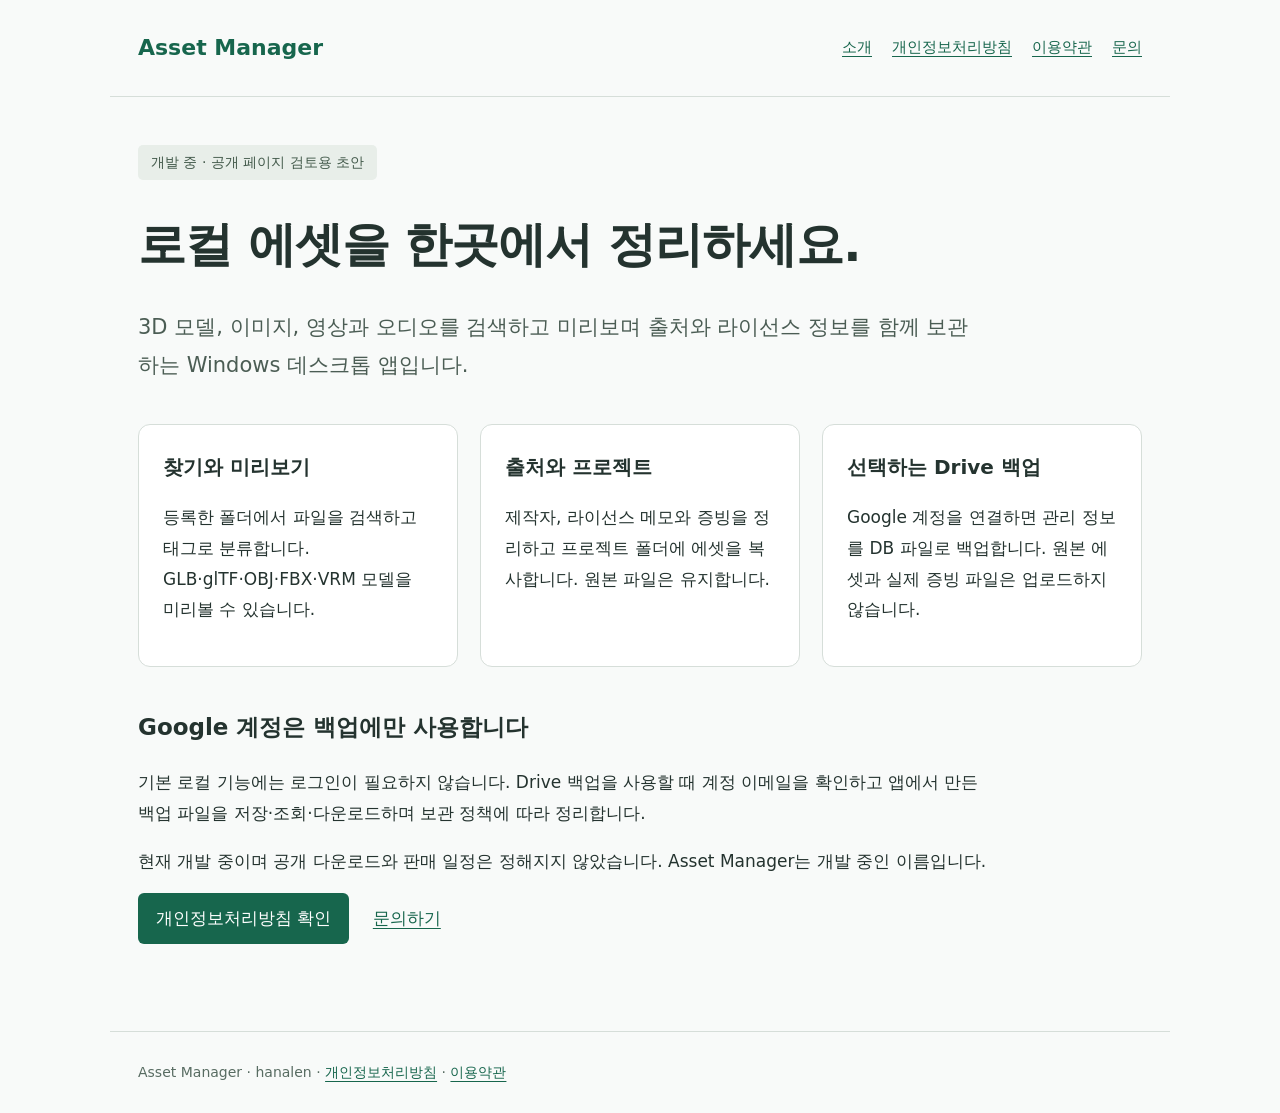
==== index.html @ a2750e59 "docs: prepare public app and policy drafts" ====
<!doctype html>
<html lang="ko">
  <head>
    <meta charset="utf-8" />
    <meta name="viewport" content="width=device-width, initial-scale=1" />
    <title>Asset Manager · Asset Manager</title>
    <meta name="description" content="Asset Manager 로컬 에셋 관리 앱 안내" />
    <link rel="stylesheet" href="style.css" />
  </head>
  <body>
    <a class="skip" href="#main">본문으로 이동</a>
    <header>
      <a class="brand" href="index.html">Asset Manager</a>
      <nav aria-label="주 메뉴">
        <a href="index.html">소개</a><a href="privacy.html">개인정보처리방침</a
        ><a href="terms.html">이용약관</a
        ><a href="https://github.com/hanalen/asset-manager-site/issues">문의</a>
      </nav>
    </header>
    <main id="main">
      <div class="notice">개발 중 · 공개 페이지 검토용 초안</div>
      <h1>로컬 에셋을 한곳에서 정리하세요.</h1>
      <p class="lead">
        3D 모델, 이미지, 영상과 오디오를 검색하고 미리보며 출처와 라이선스
        정보를 함께 보관하는 Windows 데스크톱 앱입니다.
      </p>
      <div class="grid">
        <section>
          <h2>찾기와 미리보기</h2>
          <p>
            등록한 폴더에서 파일을 검색하고 태그로 분류합니다.
            GLB·glTF·OBJ·FBX·VRM 모델을 미리볼 수 있습니다.
          </p>
        </section>
        <section>
          <h2>출처와 프로젝트</h2>
          <p>
            제작자, 라이선스 메모와 증빙을 정리하고 프로젝트 폴더에 에셋을
            복사합니다. 원본 파일은 유지합니다.
          </p>
        </section>
        <section>
          <h2>선택하는 Drive 백업</h2>
          <p>
            Google 계정을 연결하면 관리 정보를 DB 파일로 백업합니다. 원본 에셋과
            실제 증빙 파일은 업로드하지 않습니다.
          </p>
        </section>
      </div>
      <h2>Google 계정은 백업에만 사용합니다</h2>
      <p>
        기본 로컬 기능에는 로그인이 필요하지 않습니다. Drive 백업을 사용할 때
        계정 이메일을 확인하고 앱에서 만든 백업 파일을 저장·조회·다운로드하며
        보관 정책에 따라 정리합니다.
      </p>
      <p>
        현재 개발 중이며 공개 다운로드와 판매 일정은 정해지지 않았습니다. Asset
        Manager는 개발 중인 이름입니다.
      </p>
      <p>
        <a class="button" href="privacy.html">개인정보처리방침 확인</a>
        <a href="https://github.com/hanalen/asset-manager-site/issues"
          >문의하기</a
        >
      </p>
    </main>
    <footer>
      Asset Manager · hanalen · <a href="privacy.html">개인정보처리방침</a> ·
      <a href="terms.html">이용약관</a>
    </footer>
  </body>
</html>
---- style.css ----
* {
  box-sizing: border-box;
}
body {
  margin: 0;
  background: #f8faf9;
  color: #24332f;
  font:
    17px/1.8 system-ui,
    sans-serif;
}
a {
  color: #17664d;
  text-underline-offset: 4px;
}
header,
main,
footer {
  max-width: 1060px;
  margin: auto;
  padding: 28px;
}
header {
  display: flex;
  align-items: center;
  justify-content: space-between;
  gap: 24px;
  border-bottom: 1px solid #d6ded9;
}
.brand {
  font-weight: 750;
  font-size: 22px;
  text-decoration: none;
}
nav {
  display: flex;
  gap: 20px;
  flex-wrap: wrap;
  font-size: 15px;
}
main {
  padding-top: 48px;
  padding-bottom: 70px;
}
h1 {
  font-size: clamp(30px, 4vw, 48px);
  line-height: 1.35;
  letter-spacing: -1px;
}
h2 {
  font-size: 23px;
  margin-top: 38px;
}
p {
  max-width: 850px;
}
.lead {
  font-size: 21px;
  color: #4b5d54;
}
.notice {
  display: inline-block;
  background: #e8eee9;
  color: #435a4b;
  padding: 5px 13px;
  border-radius: 5px;
  font-size: 14px;
}
.grid {
  display: grid;
  grid-template-columns: repeat(3, 1fr);
  gap: 22px;
  margin: 40px 0;
}
.grid section {
  background: white;
  padding: 24px;
  border: 1px solid #d6ded9;
  border-radius: 12px;
}
.grid h2 {
  margin-top: 0;
  font-size: 20px;
}
.button {
  display: inline-block;
  background: #17664d;
  color: white;
  padding: 10px 18px;
  border-radius: 6px;
  text-decoration: none;
  margin-right: 18px;
}
footer {
  border-top: 1px solid #d6ded9;
  font-size: 14px;
  color: #586c62;
}
.skip {
  position: absolute;
  left: -9999px;
}
.skip:focus {
  left: 12px;
  top: 12px;
  background: white;
  padding: 12px;
}
a:focus-visible {
  outline: 3px solid #cf7b14;
  outline-offset: 5px;
}
@media (max-width: 700px) {
  header {
    align-items: flex-start;
    flex-direction: column;
  }
  .grid {
    grid-template-columns: 1fr;
  }
  header,
  main,
  footer {
    padding: 22px;
  }
  nav {
    gap: 14px;
  }
}
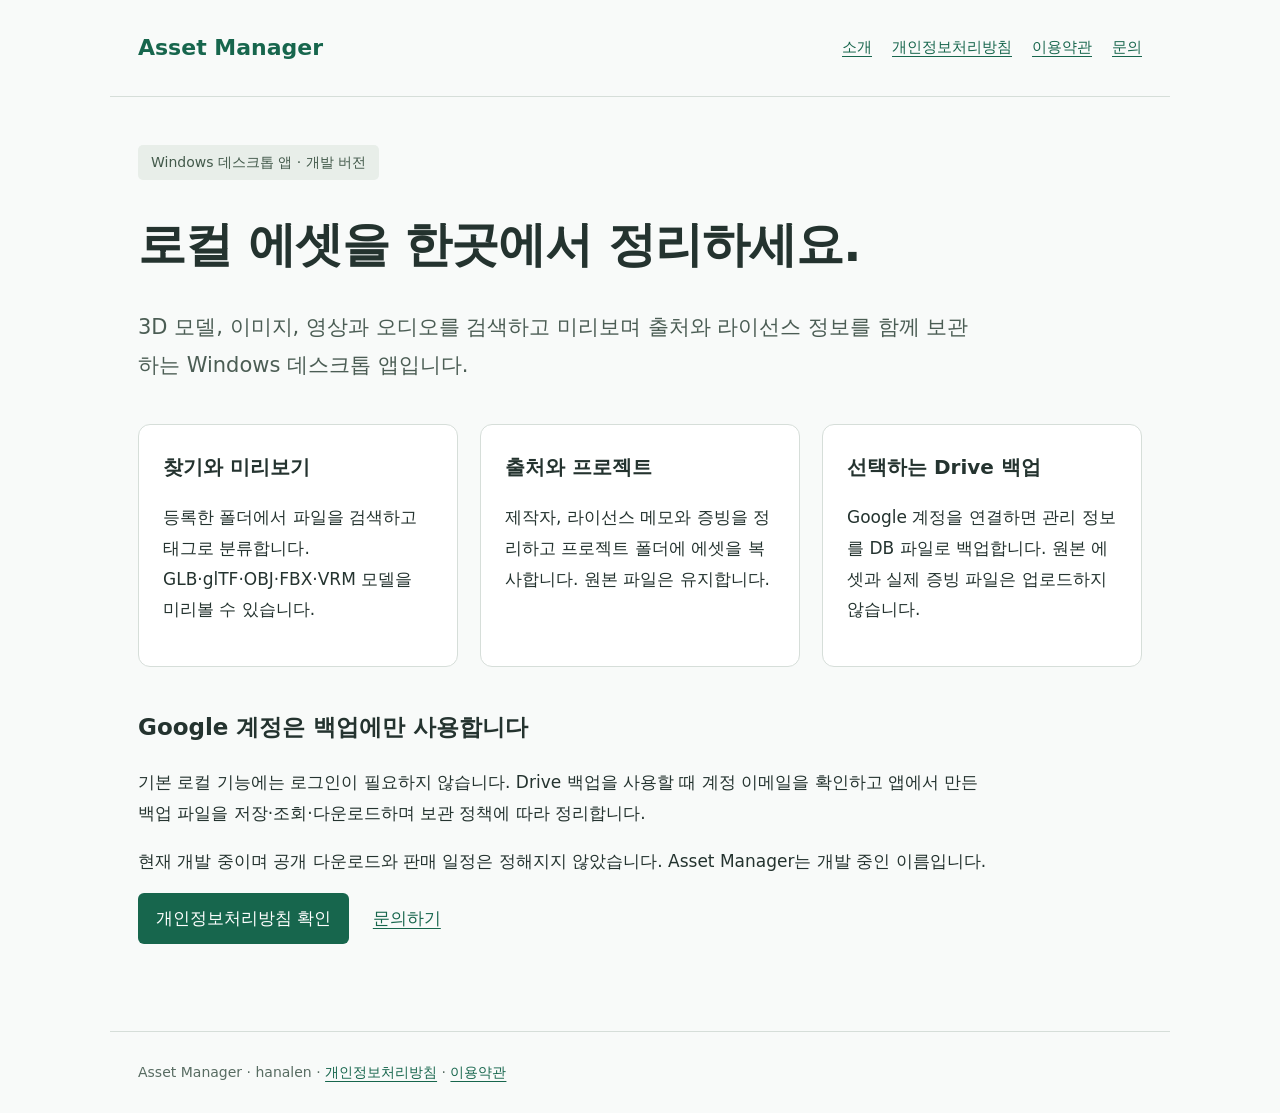
==== commit d95c50cf: "docs: publish current app policies" ====
--- a/index.html
+++ b/index.html
@@ -18,7 +18,7 @@
       </nav>
     </header>
     <main id="main">
-      <div class="notice">개발 중 · 공개 페이지 검토용 초안</div>
+      <div class="notice">Windows 데스크톱 앱 · 개발 버전</div>
       <h1>로컬 에셋을 한곳에서 정리하세요.</h1>
       <p class="lead">
         3D 모델, 이미지, 영상과 오디오를 검색하고 미리보며 출처와 라이선스
